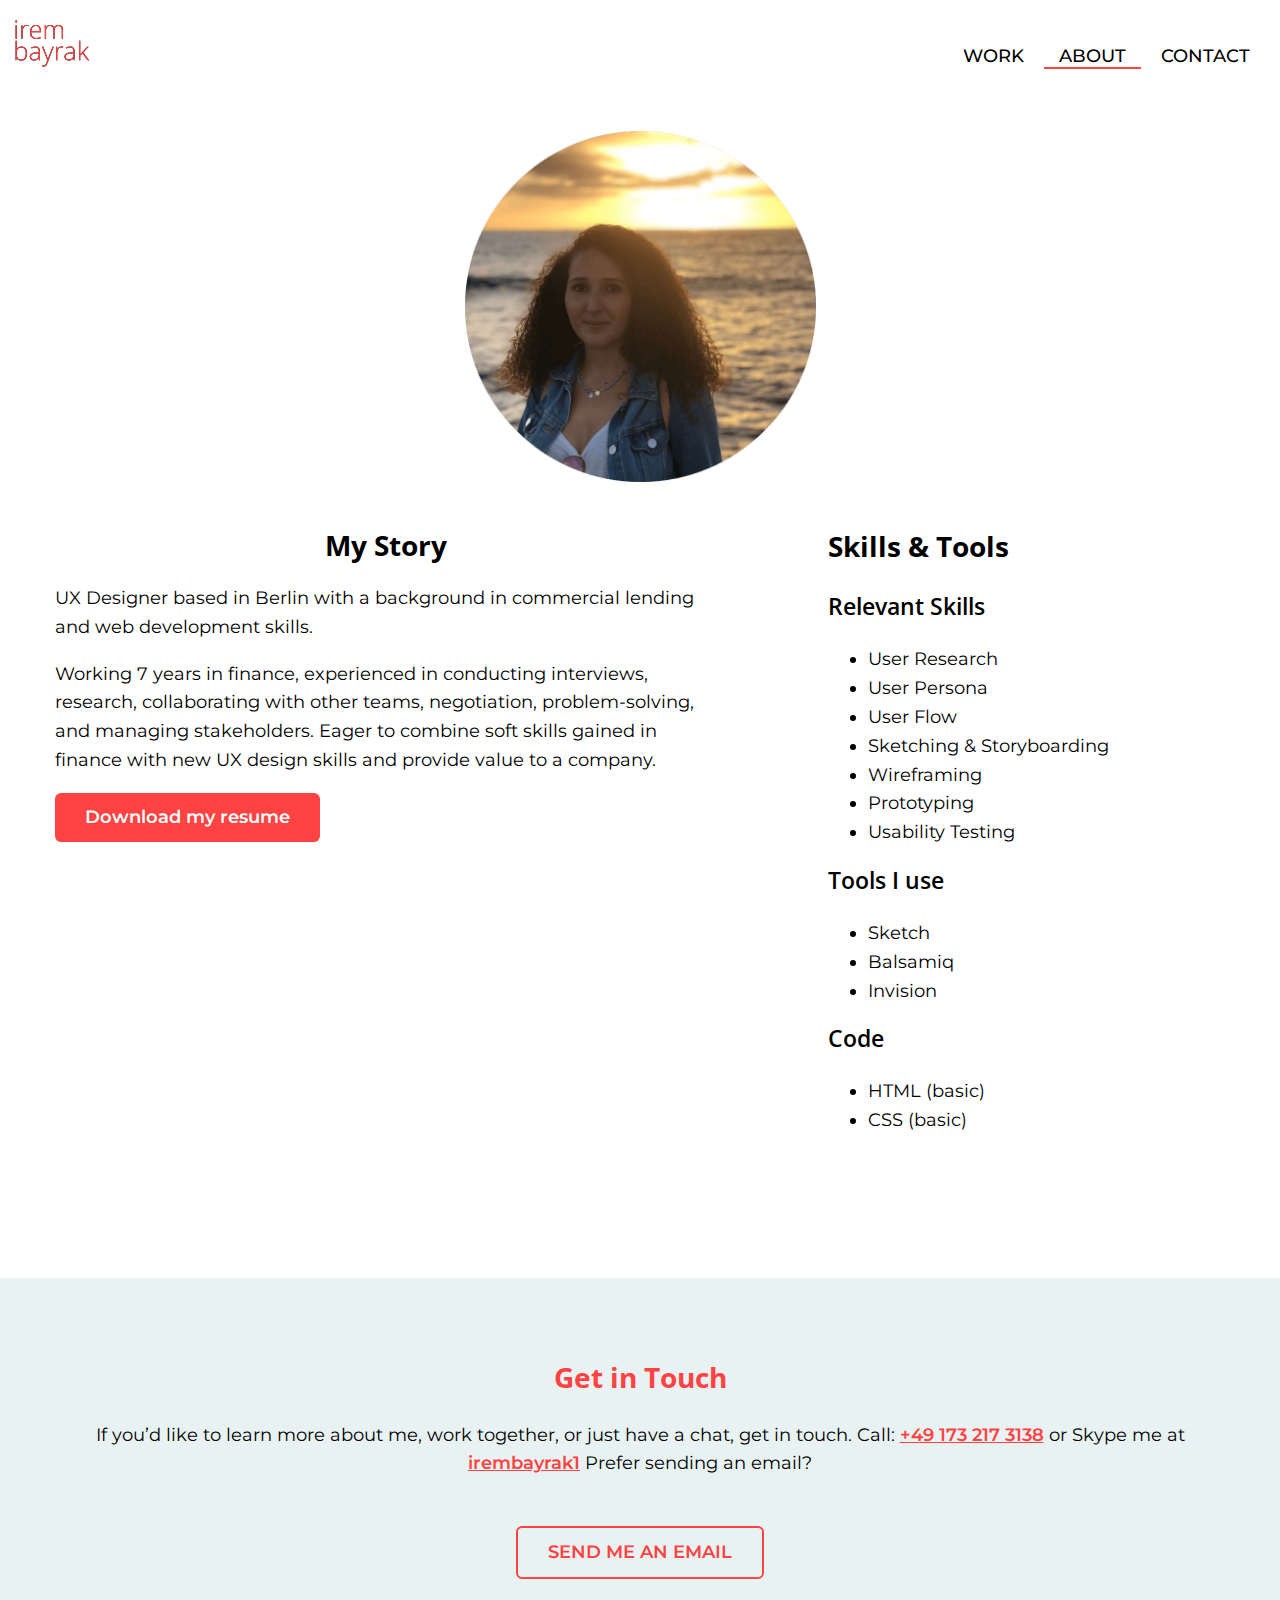
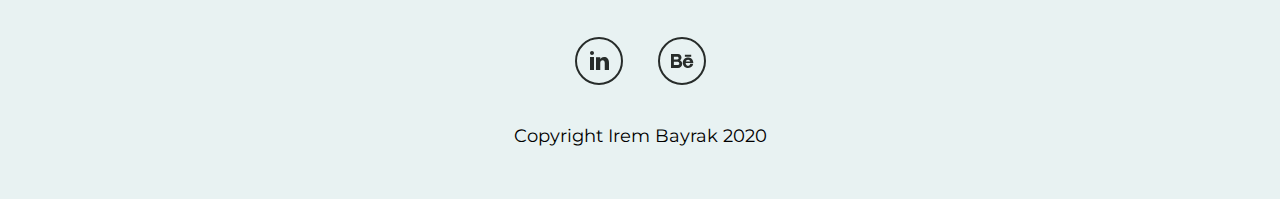
==== about.html @ a714c48d "cleaning code" ====
<!DOCTYPE html>
<html lang="en" dir="ltr">

<head>
  <meta charset="utf-8">
  <meta name="viewport" content="width=device-width, initial-scale=1">
  <title>About Irem Bayrak</title>
  <link rel="stylesheet" type="text/css" href="css/normalize.css">
  <link rel="stylesheet" type="text/css" href="css/style.css">
  <link href="https://fonts.googleapis.com/css2?family=Montserrat:wght@400;500;600;700&family=Open+Sans:wght@400;600;700&display=swap" rel="stylesheet">
</head>

<body id="about-page">
  <header id="about-navbar">
    <div class="container">
      <div class="navtoggle" id="myNavtoggle">
        <a href="index.html">
          <img class="logo" src="img/logo.svg" alt="Irem Bayrak">
        </a>
        <nav>
          <ul class="pullUp">
            <li><a href="index.html#work-section" onclick="menuToggle()">Work</a></li>
            <li><a href="about.html"  class="active">About</a></li>
            <li><a href="#contact" onclick="menuToggle()">Contact</a></li>
            <li class="hamburger" id="hamburger-1"><a href="javascript:void(0);" class="icon" onclick="menuToggle()">
                <span class="line"></span>
                <span class="line"></span>
                <span class="line"></span></a></li>
          </ul>
        </nav>
      </div>
    </div>
  </header>

  <main id="aboutmain">
    <div class="section">
      <div class="container">
        <img src="img/irembayrak.png" alt="My Image">
        <div class="row">
          <div class="col-md-6 col-lg-7 col-xl-8">
            <h1>My Story</h1>
            <p>UX Designer based in Berlin with a background in commercial lending and web development skills.</p>
            <p>Working 7 years in finance, experienced in conducting interviews, research, collaborating with other teams, negotiation, problem-solving, and managing stakeholders. Eager to combine soft skills gained in finance with new UX design
              skills and provide value to a company.</p>
            <div>
              <a href="files/cv.pdf" class="button cv" download>Download my resume</a>
            </div>
          </div>
          <div class="col-md-6 col-lg-5 col-xl-4">
            <h2>Skills & Tools</h2>
            <div class="row tools">
              <div class="column">
                <h3>Relevant Skills</h3>
                <ul>
                  <li>User Research</li>
                  <li>User Persona</li>
                  <li>User Flow</li>
                  <li>Sketching & Storyboarding</li>
                  <li>Wireframing</li>
                  <li>Prototyping</li>
                  <li>Usability Testing</li>
                </ul>
              </div>
              <div class="column">
                <h3>Tools I use</h3>
                <ul>
                  <li>Sketch</li>
                  <li>Balsamiq</li>
                  <li>Invision</li>
                </ul>
                <h3>Code</h3>
                <ul>
                  <li>HTML (basic)</li>
                  <li>CSS (basic)</li>
                </ul>
              </div>
            </div>
          </div>
        </div>
      </div>
    </div>
  </main>

  <footer id="contact">
    <div class="container">
      <h2>Get in Touch</h2>
    </div>
    <div class="section">
      <div class="container">
        <p>
          If you’d like to learn more about me, work together, or just have a chat, get in touch.
          Call: <a href="tel:+491732173138">+49 173 217 3138</a> or Skype me at <a href="skype:irembayrak1">irembayrak1</a> Prefer sending an email?
        </p>
      </div>
    </div>
    <div class="section">
      <div class="container">
        <a href="mailto:irembayrak1@gmail.com" class="button contact">Send me an email</a>
      </div>
    </div>
    <div class="section">
      <div class="container">
        <ul>
          <li class="smicon"> <a href="https://www.linkedin.com/in/irembayrak/" target="_blank">
          <img src="img/linkedin.svg" alt="linkedin">
            </a></li>
          <li class="smicon">
            <a href="https://www.behance.net/rembayrak" target="_blank">
              <img src="img/behance.svg" alt="behance">
            </a></li>
        </ul>
      </div>
    </div>
    <div>
      <p>Copyright Irem Bayrak 2020</p>
    </div>
  </footer>
  <script src="https://code.jquery.com/jquery-3.5.1.min.js" integrity="sha256-9/aliU8dGd2tb6OSsuzixeV4y/faTqgFtohetphbbj0=" crossorigin="anonymous"></script>
  <script src="js/scripts.js"></script>
</body>

</html>
---- css/style.css ----
/*
Colors used:
Logo-title (red): #FF4242;
Vocap project (light green): #F4FAD2;
Pati project (orange): #EE8761;
Footer (light blue): #E8F2F2;
*/
* {
  box-sizing: border-box;
}

body {
  background-color: #ffffff;
  font-family: 'Montserrat', sans-serif;
  font-size: 16px;
  /* Sets the font size to 16px */
  font-weight: 400;
  /* Sets the font weight to 300 */
  line-height: 1.6;
  /* Sets the line-height to 1.6 * the font-size */
  color: #000000;
}

h1, h2, h3, h4 {
  line-height: 1.4;
  font-family: 'Open Sans', sans-serif;
}

h1 {
  font-size: 1.5625em;
  font-weight: 700;
}

h2 {
  font-size: 1.25em;
  font-weight: 700;
}

h3 {
  font-size: 1.25em;
  font-weight: 600;
}

h4 {
  font-size: 1em;
  font-weight: 600;
}

b {
  font-weight: 600;
}

img {
  width: 100%;
}

a {
  color: #ff4242;
  font-weight: 600;
}

a:visited {
  color: #ff4242;
}

a:hover, a:focus {
  color: #D50D0D;
}

a:active {
  color: #ff4242;
}

.button {
  display: inline-block;
  background-color: #ff4242;
  color: #ffffff !important;
  font-weight: 600;
  padding: 10px 30px;
  border-radius: 6px;
  /* width of the border, type, color */
  transition: 0.2s opacity;
  text-decoration: none;
  width: 100%;
  text-align: center;
}

.button:hover {
  opacity: 0.8;
  /* Reduces the opacity of the button to 80% */
  color: #ffffff;
}

.button.contact {
  background-color: transparent;
  color: #ff4242 !important;
  text-transform: uppercase;
  border: 2px solid #ff4242;
  transition: 0.2s color;
  margin: 30px 0;
}

.button.contact:hover {
  background-color: #ff4242;
  color: #ffffff !important;
}

#about-navbar {
  background-color: white;
}

#pati-navbar {
  background-color: #ee8761;
}

#vocapp-navbar {
  background-color: #F4FAD2;
}

/* Layout styling */
.container {
  padding: 0 15px;
}

.row {
  margin: 25px 0;
  /* 25px top and bottom, 0 left and right */
}

#work .row {
  padding-bottom: 25px;
}

.logo {
  max-width: 75px;
}

header {
  padding: 10px 0 4px;
  position: fixed;
  width: 100%;
  background-color: #ffedbc;
}

header .container {
  max-width: 1440px;
}

#index .container {
  max-width: 1200px;
}

#aboutmain .container {
  max-width: 1200px;
}

footer .container {
  max-width: 1200px;
}

nav>ul {
  list-style-type: none;
  padding: 0;
}

nav>ul>li>a {
  padding: 0 15px;
  text-transform: uppercase;
  text-decoration: none;
  font-weight: 500;
  color: #000000;
  border-bottom: 2px solid transparent;
}

nav>ul>li>a:visited {
  color: #000000;
}

nav>ul>li>a.active {
  border-bottom: 2px solid #FF4242;
}

#hero h1 {
  padding: 0.67em 0;
  text-align: center;
  margin: 0;
}

#hero p {
  font-size: 1em;
  text-align: center;
  font-family: 'Montserrat', sans-serif;
}

#hero span {
  display: block;
}

.links {
  text-align: center;
}

#work h3 {
  color: #ff4242;
}

main {
  padding-top: 85px;
}

h1, h2 {
  margin-top: 50px;
}

h3 {
  margin-top: 10px;
}

footer {
  background-color: #E8F2F2;
  text-align: center;
  padding: 30px 0;
  margin-top: 100px;
}

footer h2 {
  color: #ff4242;
  margin-top: 50px;
  font-size: 1.5625em;
}

footer ul {
  list-style-type: none;
  padding: 10px;
}

footer ul>li {
  display: inline-block;
  padding: 0 15px;
}

#aboutmain h1 {
  text-align: center;
  margin: 0.67em 0;
}

#aboutmain h2 {
  text-align: left;
  margin: 0.67em 0;
  margin-top: 50px;
}

.patiimg1 {
  background-color: #ee8761;
}

.patiimg1 img {
  width: 70%;
  padding: 50px 0;
  display: block;
  margin-left: auto;
  margin-right: auto;
}

.patimain h1, .patimain h2 {
  color: #151c83;
  margin-bottom: 25px;
}

.patimain ul {
  padding-left: 20px;
}

.patimain li {
  margin: 0 0 15px 0;
}

.vocappmain h1, .vocappmain h2 {
  color: #491f9e;
}

.vocappmain h4 {
  color: #4c5773;
}

.vocappmain ul {
  padding-left: 20px;
}

.vocappmain li {
  margin: 0 0 15px 0;
}

.download {
  font-size: 0.875em;
  padding-top: 25px;
  margin-bottom: 50px;
}

.download a {
  color: #c1307f;
}

.column-tools span {
  display: block;
  font-size: 16px;
  text-align: center;
}

.column-tools ul {
  list-style-type: none;
  padding: 0px;
}

.column-tools ul>li {
  float: left;
  width: 50%;
  padding: 0 5px;
  text-align: center;
  margin: 0 0 30px;
  list-style-type: none;
}

.column-tools img {
  height: 50px;
  width: auto;
}

.vocappimage {
  background-color: #f4fad2
}

.competitors ul {
  list-style-type: none;
  padding: 0px;
}

.competitors ul>li {
  float: left;
  width: 33.333333%;
  padding: 10px;
  text-align: center;
  margin: 0 0 10px;
  list-style-type: none;
}

.competitors svg {
  height: 30px;
  width: auto;
}

.competitors img {
  max-width: 100px;
}

strong {
  /* design process sub headings, I gave strong instead of h4 etc. */
  padding-top: 40px;
  display: inline-block;
  /* I added this because padding-top overlapped with the p above the heading*/
}

.row::after, .competitors ul:after {
  content: "";
  clear: both;
  display: table;
}

.navtoggle li:not(:last-child) {
  display: none;
}

.navtoggle, .navtoggle.responsive {
  position: relative;
}

.navtoggle.responsive li {
  display: block;
}

.navtoggle li .icon {
  position: absolute;
  right: 0;
  top: 10px;
  font-size: 20px;
}

nav>ul {
  list-style-type: none;
  padding: 0;
}

.navtoggle.responsive nav {
  padding: 24px 0 0;
}

.navtoggle.responsive li {
  display: block;
  text-align: center;
  padding: 10px 0;
  border-top: 1px solid #d8d8d8;
}

.navtoggle.responsive li:last-child {
  padding: 0 0 10px;
}

.hamburger .line {
  width: 30px;
  height: 2px;
  background-color: #000;
  display: block;
  margin: 6px auto;
  -webkit-transition: all 0.3s ease-in-out;
  -o-transition: all 0.3s ease-in-out;
  transition: all 0.3s ease-in-out;
}

.hamburger:hover {
  cursor: pointer;
}

#hamburger-1.is-active .line:nth-child(2) {
  opacity: 0;
}

#hamburger-1.is-active .line:nth-child(1) {
  -webkit-transform: translateY(8px) rotate(45deg);
  -ms-transform: translateY(8px) rotate(45deg);
  -o-transform: translateY(8px) rotate(45deg);
  transform: translateY(8px) rotate(45deg);
}

#hamburger-1.is-active .line:nth-child(3) {
  -webkit-transform: translateY(-8px) rotate(-45deg);
  -ms-transform: translateY(-8px) rotate(-45deg);
  -o-transform: translateY(-8px) rotate(-45deg);
  transform: translateY(-8px) rotate(-45deg);
}

.userflowcont img {
  padding-top: 50px;
}

.patiimages {
  padding-top: 30px;
}

#userinterface {
  background-color: #e3e2e8;
  padding: 80px 0 50px 0;
  margin-top: 50px;
}

#userinterface h2 {
  margin: 20px 0 30px 0;
}

#whatispati {
  margin-top: 100px;
  padding: 50px 0;
  background-image: linear-gradient(to bottom, #0b1065, #151c83);
}

#whatispati h3 {
  color: #ffffff;
  padding-top: 30px;
}

#whatispati p {
  color: #e3e2e8;
  max-width: 500px;
}

#problem {
  background-color: #e3e2e8;
  padding: 10px 0 50px 0;
  margin-top: 100px;
}

.flow {
  margin-top: 30px;
}

#flow2 {
  padding-top: 50px;
}

.wireframes {
  margin-top: 50px;
  padding: 50px 0;
  background-image: linear-gradient(to bottom, #A7B0C0, #B7C0D0);
}

.morespace {
  margin-top: 50px;
}

.smicon:hover {
  transform: translateY(-4px);
  transition: 0.3s;
}

.prototype {
  text-align: center;
  background-color: #e3e2e8;
}

.button.prototype {
  color: #151c83 !important;
  transition: 0.1s color ease-in-out;
  padding: 10px 100px;
  margin-bottom: 50px;
  background-color: transparent;
  text-transform: uppercase;
  border: 2px solid #151c83;
}

.button.prototype:hover {
  background-color: #151c83;
  color: #ffffff !important;
}

.prototype {
  text-align: center;
  background-color: #e3e2e8;
}

.button.links {
  background-color: transparent;
  color: #ff4242 !important;
  border: 2px solid #ff4242;
  transition: 0.2s color;
  margin: 10px 20px 10px 0;
}

.button.links:hover {
  background-color: #ff4242;
  color: #ffffff !important;
}

#hero {
  padding: 10px 0;
  background-color: #ffefc2;
}

#hero span {
  display: block;
  margin-top: 20px;
  font-weight: 500;
}

#hero img {
  display: block;
  margin-left: auto;
  margin-right: auto;
  width: 50%;
  margin-top: 30px;
}

.projectsmainpage {
  border-radius: 15px;
}

.projectsmainpage:hover {
  opacity: 80%
}

#work h2 {
  margin-top: 151px;
}

.oval {
  background: #F9DBCF;
  margin: auto;
  width: 75px;
  height: 75px;
  border-radius: 50%;
  display: flex;
  align-items: center;
  justify-content: center;
}

.oval span {
  font-size: 24px;
  font-weight: 700;
  width: auto;
  display: block;
  font-family: 'Open Sans', sans-serif;
}

.userinsight-text span {
  font-family: 'Open Sans', sans-serif;
  font-size: 16px;
  color: #EE8761;
  font-weight: 700;
  display: flex;
  height: 75px;
  margin: auto;
  align-items: center;
  justify-content: center;
}

.userinsight .insight {
  float: left;
  width: 50%;
  text-align: center;
  list-style-type: none;
  margin: 0 0px;
}

.userinsight .proximity {
  width: 100%;
}

.userinsight {
  margin-top: 50px;
}

.userinsight .proximity {
  float: right;
}

.userinsight .margintop {
  margin-top: 40px;
}

.userinsight p {
  font-size: 14px;
  width: auto;
  margin: auto;
  margin-top: 10px;
  max-width: 200px;
}

/* ==============================
Medium devices (640px and larger)
================================= */
@media only screen and (min-width: 640px) {
  header {
    text-align: unset;
    padding: 20px 0 13px;
  }

  .userinsight .insight {
    float: left;
    width: 20%;
    text-align: center;
    list-style-type: none;
  }

  .userinsight {
    list-style-type: none;
    padding: 0px;
  }

  .userinsight p {
    font-size: 14px;
    max-width: 150px;
    margin: auto;
    margin-top: 10px;
  }

  .userinsight .margintop {
    margin-top: 0px;
  }

  .row::after, .userinsight:after {
    content: "";
    clear: both;
    display: table;
  }

  nav {
    width: auto;
    float: right;
    margin-top: 4px;
  }

  body {
    font-size: 18px;
  }

  .col-md-6 {
    width: 50%;
  }

  [class*="col-"] {
    float: left;
    padding-right: 20px;
  }

  .row::after {
    content: "";
    clear: both;
    display: table;
  }

  #about-page h3 {
    margin-top: 0;
  }

  #work h3 {
    margin-top: 0;
  }

  .column-tools ul>li {
    float: left;
    width: 16.66666%;
    padding: 0 10px;
    text-align: center;
    margin: 20px 0 30px 0;
    list-style-type: none;
  }

  #aboutmain img {
    display: block;
    margin-left: auto;
    margin-right: auto;
    width: 30%;
    margin-top: 30px;
  }

  #aboutmain h2 {
    padding-top: 0px;
    font-size: 1.5625em;
  }

  .row.tools {
    padding: 0 0 0 40px;
  }

  .button {
    padding: 10px 30px;
    width: auto;
  }

  nav>ul>li {
    display: inline-block;
  }

  nav li {
    position: relative;
  }

  .navtoggle li:not(:last-child) {
    display: inline-block;
  }

  .navtoggle li:last-child {
    display: none;
  }

  nav>ul {
    margin: 1em 0;
  }

  .competitors ul>li {
    float: left;
    width: 20%;
    padding: 10px;
    text-align: left;
    margin: 0 0 10px;
    list-style-type: none;
  }

  .vocappimages {
    max-width: 800px;
  }

  .patiimages {
    max-width: 800px;
  }

  ul.pullUp a:before {
    position: absolute;
    width: 100%;
    height: 0px;
    left: 0px;
    bottom: 0px;
    content: '';
    background: #ff4242;
    opacity: 70%;
    transition: all 0.3s;
  }

  ul.pullUp a:hover:before {
    opacity: 30%;
    height: 100%;
  }

  .navtoggle.responsive li {
    padding: 0;
    border: 0;
  }

  /*I added code below because when contact link is clicked, nav links slipped 24px below*/
  .navtoggle.responsive nav {
    padding: 0;
  }

  #hero img {
    width: 100%;
    margin-left: auto;
    margin-right: auto;
  }

  #hero {
    padding: 75px 0;
  }

  h1, h2 {
    margin-top: 100px;
  }

  h3 {
    margin-top: 50px;
  }

  #whatispati h3 {
    padding-left: 100px;
  }

  #whatispati p {
    padding-left: 100px;
  }

  #aboutmain h2 {
    margin: 20px 0 0 40px;
  }
}

/* ==============================
Large devices (1024px or larger)
================================= */
@media only screen and (min-width: 1024px) {
  main {
    padding-top: 101px;
  }

  .col-lg-7 {
    width: 58.333333%;
  }

  .col-lg-5 {
    width: 41.666666%;
  }

  .container {
    max-width: 960px;
    margin-left: auto;
    margin-right: auto;
  }

  div.col-md-6.col-lg-5 {
    padding-left: 50px;
  }
}

/* ==============================
X-large devices (1440px or larger)
================================= */
@media only screen and (min-width: 1440px) {
  .col-xl-8 {
    width: 66.66666%;
  }

  .col-xl-4 {
    width: 33.33333%;
  }
}
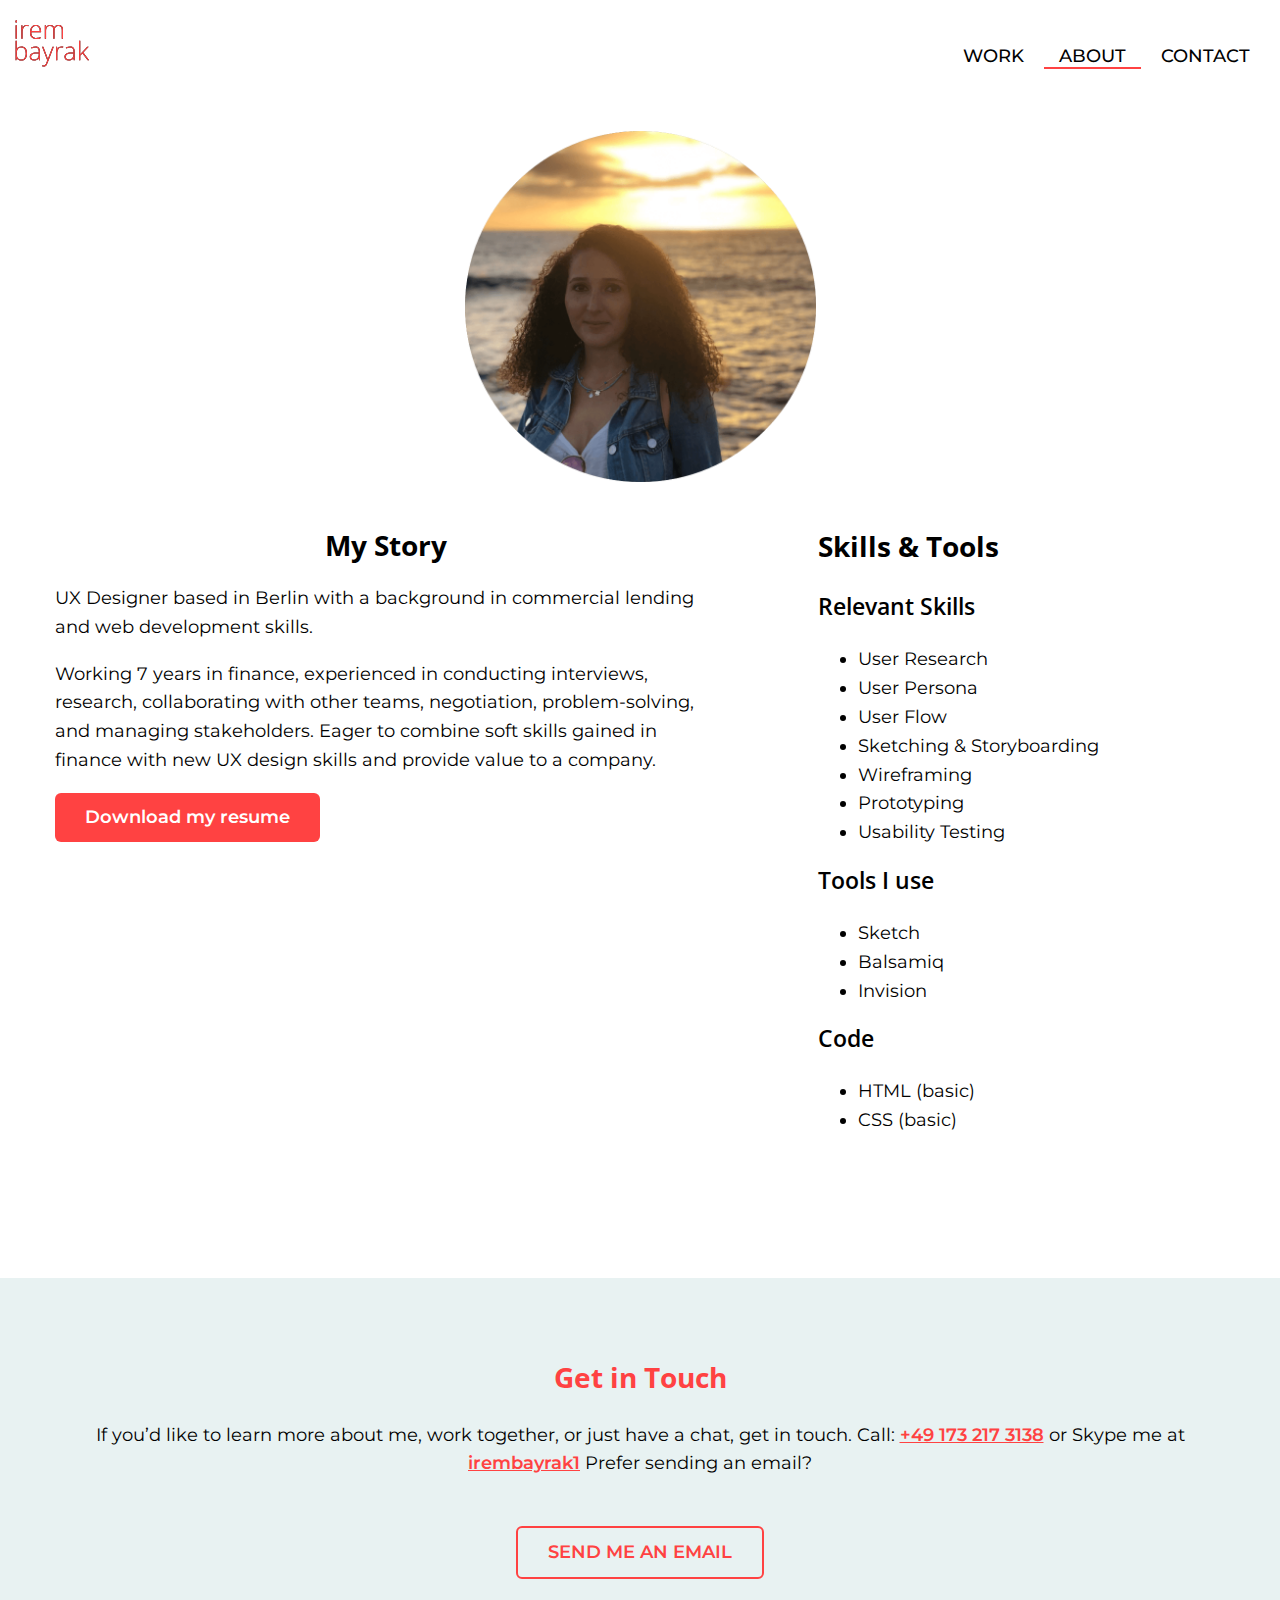
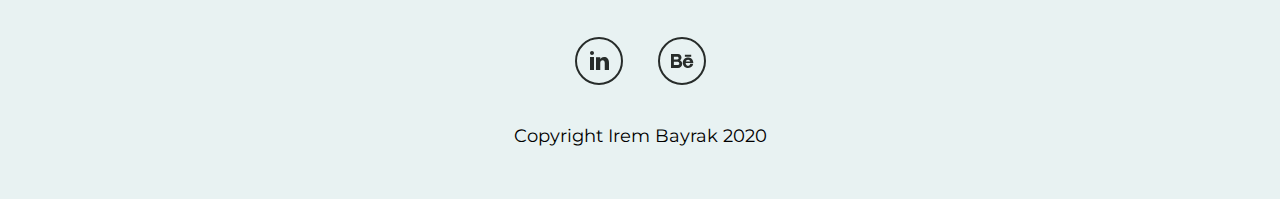
==== commit 03b456d1: "refine" ====
--- a/about.html
+++ b/about.html
@@ -43,10 +43,10 @@
             <p>Working 7 years in finance, experienced in conducting interviews, research, collaborating with other teams, negotiation, problem-solving, and managing stakeholders. Eager to combine soft skills gained in finance with new UX design
               skills and provide value to a company.</p>
             <div>
-              <a href="files/cv.pdf" class="button cv" download>Download my resume</a>
+              <a href="files/resume.pdf" class="button cv" download> Download my resume</a>
             </div>
           </div>
-          <div class="col-md-6 col-lg-5 col-xl-4">
+          <div class="col-md-6 col-lg-5 col-xl-4" id="skillstools">
             <h2>Skills & Tools</h2>
             <div class="row tools">
               <div class="column">
--- a/css/style.css
+++ b/css/style.css
@@ -64,7 +64,7 @@
 }
 
 a:hover, a:focus {
-  color: #D50D0D;
+  color: #d50d0d;
 }
 
 a:active {
@@ -87,8 +87,6 @@
 
 .button:hover {
   opacity: 0.8;
-  /* Reduces the opacity of the button to 80% */
-  color: #ffffff;
 }
 
 .button.contact {
@@ -139,7 +137,7 @@
   padding: 10px 0 4px;
   position: fixed;
   width: 100%;
-  background-color: #ffedbc;
+  background-color: #ffefc2;
 }
 
 header .container {
@@ -512,7 +510,6 @@
   padding: 10px 100px;
   margin-bottom: 50px;
   background-color: transparent;
-  text-transform: uppercase;
   border: 2px solid #151c83;
 }
 
@@ -567,11 +564,11 @@
 }
 
 #work h2 {
-  margin-top: 151px;
+  margin-top: 51px;
 }
 
 .oval {
-  background: #F9DBCF;
+  background: #C1307F;
   margin: auto;
   width: 75px;
   height: 75px;
@@ -583,7 +580,8 @@
 
 .oval span {
   font-size: 24px;
-  font-weight: 700;
+  font-weight: 600;
+  color: #ffffff;
   width: auto;
   display: block;
   font-family: 'Open Sans', sans-serif;
@@ -592,7 +590,7 @@
 .userinsight-text span {
   font-family: 'Open Sans', sans-serif;
   font-size: 16px;
-  color: #EE8761;
+  color: #C1307F;
   font-weight: 700;
   display: flex;
   height: 75px;
@@ -640,6 +638,10 @@
   header {
     text-align: unset;
     padding: 20px 0 13px;
+  }
+
+  #work h2 {
+    margin-top: 101px;
   }
 
   .userinsight .insight {
@@ -828,6 +830,10 @@
   #aboutmain h2 {
     margin: 20px 0 0 40px;
   }
+
+  #skillstools {
+    padding-left: 40px;
+  }
 }
 
 /* ==============================
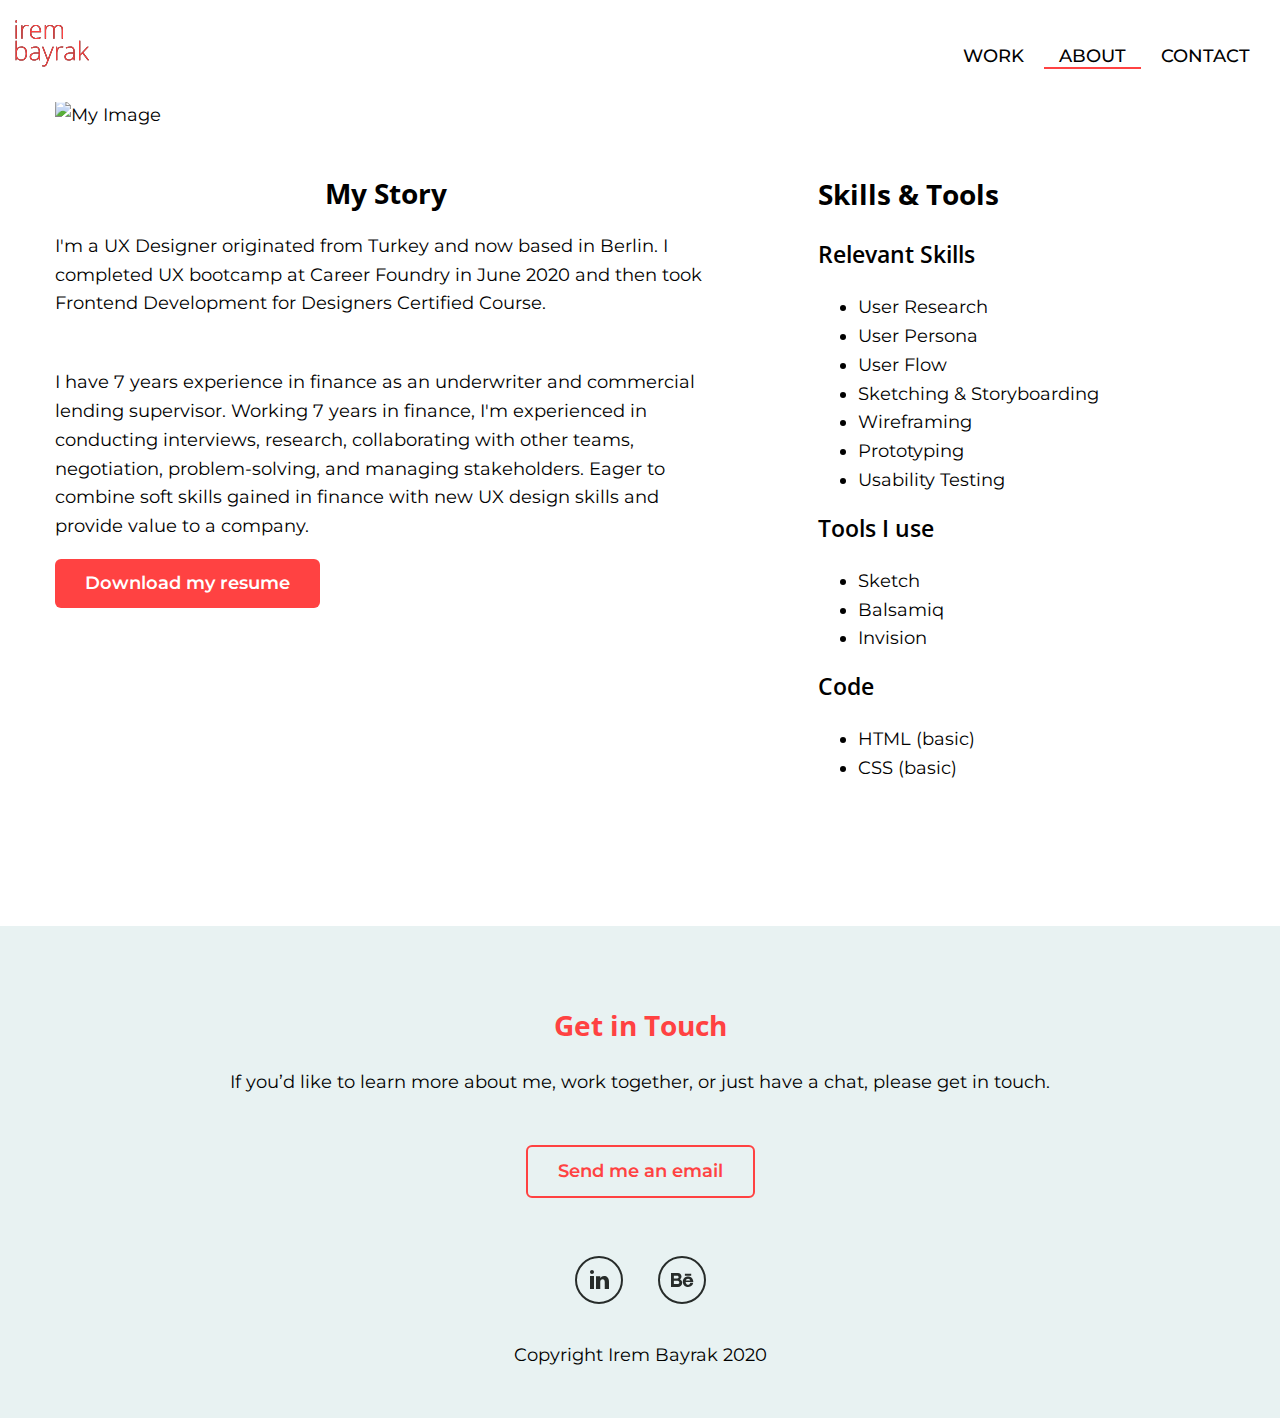
==== commit d5cef6d2: "refine" ====
--- a/about.html
+++ b/about.html
@@ -20,7 +20,7 @@
         <nav>
           <ul class="pullUp">
             <li><a href="index.html#work-section" onclick="menuToggle()">Work</a></li>
-            <li><a href="about.html"  class="active">About</a></li>
+            <li><a href="about.html" class="active">About</a></li>
             <li><a href="#contact" onclick="menuToggle()">Contact</a></li>
             <li class="hamburger" id="hamburger-1"><a href="javascript:void(0);" class="icon" onclick="menuToggle()">
                 <span class="line"></span>
@@ -33,14 +33,19 @@
   </header>
 
   <main id="aboutmain">
+    <div class="section" id="aboutimage">
+      <div class="container">
+        <img src="img/halfdome.png" alt="My Image">
+      </div>
+    </div>
     <div class="section">
       <div class="container">
-        <img src="img/irembayrak.png" alt="My Image">
         <div class="row">
           <div class="col-md-6 col-lg-7 col-xl-8">
             <h1>My Story</h1>
-            <p>UX Designer based in Berlin with a background in commercial lending and web development skills.</p>
-            <p>Working 7 years in finance, experienced in conducting interviews, research, collaborating with other teams, negotiation, problem-solving, and managing stakeholders. Eager to combine soft skills gained in finance with new UX design
+            <p>I'm a UX Designer originated from Turkey and now based in Berlin. I completed UX bootcamp at Career Foundry in June 2020 and then took Frontend Development for Designers Certified Course.</p>
+            <p class="morespace">I have 7 years experience in finance as an underwriter and commercial lending supervisor. Working 7 years in finance, I'm experienced in conducting interviews, research, collaborating with other teams, negotiation,
+              problem-solving, and managing stakeholders. Eager to combine soft skills gained in finance with new UX design
               skills and provide value to a company.</p>
             <div>
               <a href="files/resume.pdf" class="button cv" download> Download my resume</a>
@@ -88,8 +93,7 @@
     <div class="section">
       <div class="container">
         <p>
-          If you’d like to learn more about me, work together, or just have a chat, get in touch.
-          Call: <a href="tel:+491732173138">+49 173 217 3138</a> or Skype me at <a href="skype:irembayrak1">irembayrak1</a> Prefer sending an email?
+          If you’d like to learn more about me, work together, or just have a chat, please get in touch.
         </p>
       </div>
     </div>
@@ -102,7 +106,7 @@
       <div class="container">
         <ul>
           <li class="smicon"> <a href="https://www.linkedin.com/in/irembayrak/" target="_blank">
-          <img src="img/linkedin.svg" alt="linkedin">
+              <img src="img/linkedin.svg" alt="linkedin">
             </a></li>
           <li class="smicon">
             <a href="https://www.behance.net/rembayrak" target="_blank">
--- a/css/style.css
+++ b/css/style.css
@@ -92,7 +92,6 @@
 .button.contact {
   background-color: transparent;
   color: #ff4242 !important;
-  text-transform: uppercase;
   border: 2px solid #ff4242;
   transition: 0.2s color;
   margin: 30px 0;
@@ -145,6 +144,10 @@
 }
 
 #index .container {
+  max-width: 960px;
+}
+
+#hero .container {
   max-width: 1200px;
 }
 
@@ -253,7 +256,7 @@
 }
 
 .patiimg1 img {
-  width: 70%;
+  width: 90%;
   padding: 50px 0;
   display: block;
   margin-left: auto;
@@ -528,7 +531,7 @@
   color: #ff4242 !important;
   border: 2px solid #ff4242;
   transition: 0.2s color;
-  margin: 10px 20px 10px 0;
+  margin: 10px 10px 10px 0;
 }
 
 .button.links:hover {
@@ -552,7 +555,6 @@
   margin-left: auto;
   margin-right: auto;
   width: 50%;
-  margin-top: 30px;
 }
 
 .projectsmainpage {
@@ -609,14 +611,11 @@
 
 .userinsight .proximity {
   width: 100%;
+  float: right;
 }
 
 .userinsight {
   margin-top: 50px;
-}
-
-.userinsight .proximity {
-  float: right;
 }
 
 .userinsight .margintop {
@@ -719,13 +718,15 @@
     display: block;
     margin-left: auto;
     margin-right: auto;
-    width: 30%;
-    margin-top: 30px;
   }
 
   #aboutmain h2 {
     padding-top: 0px;
     font-size: 1.5625em;
+  }
+
+  #aboutimage .container {
+    max-width: 1200px;
   }
 
   .row.tools {
@@ -834,6 +835,14 @@
   #skillstools {
     padding-left: 40px;
   }
+
+  .button.links {
+    background-color: transparent;
+    color: #ff4242 !important;
+    border: 2px solid #ff4242;
+    transition: 0.2s color;
+    margin: 10px 20px 10px 0;
+  }
 }
 
 /* ==============================
@@ -853,7 +862,7 @@
   }
 
   .container {
-    max-width: 960px;
+    max-width: 840px;
     margin-left: auto;
     margin-right: auto;
   }
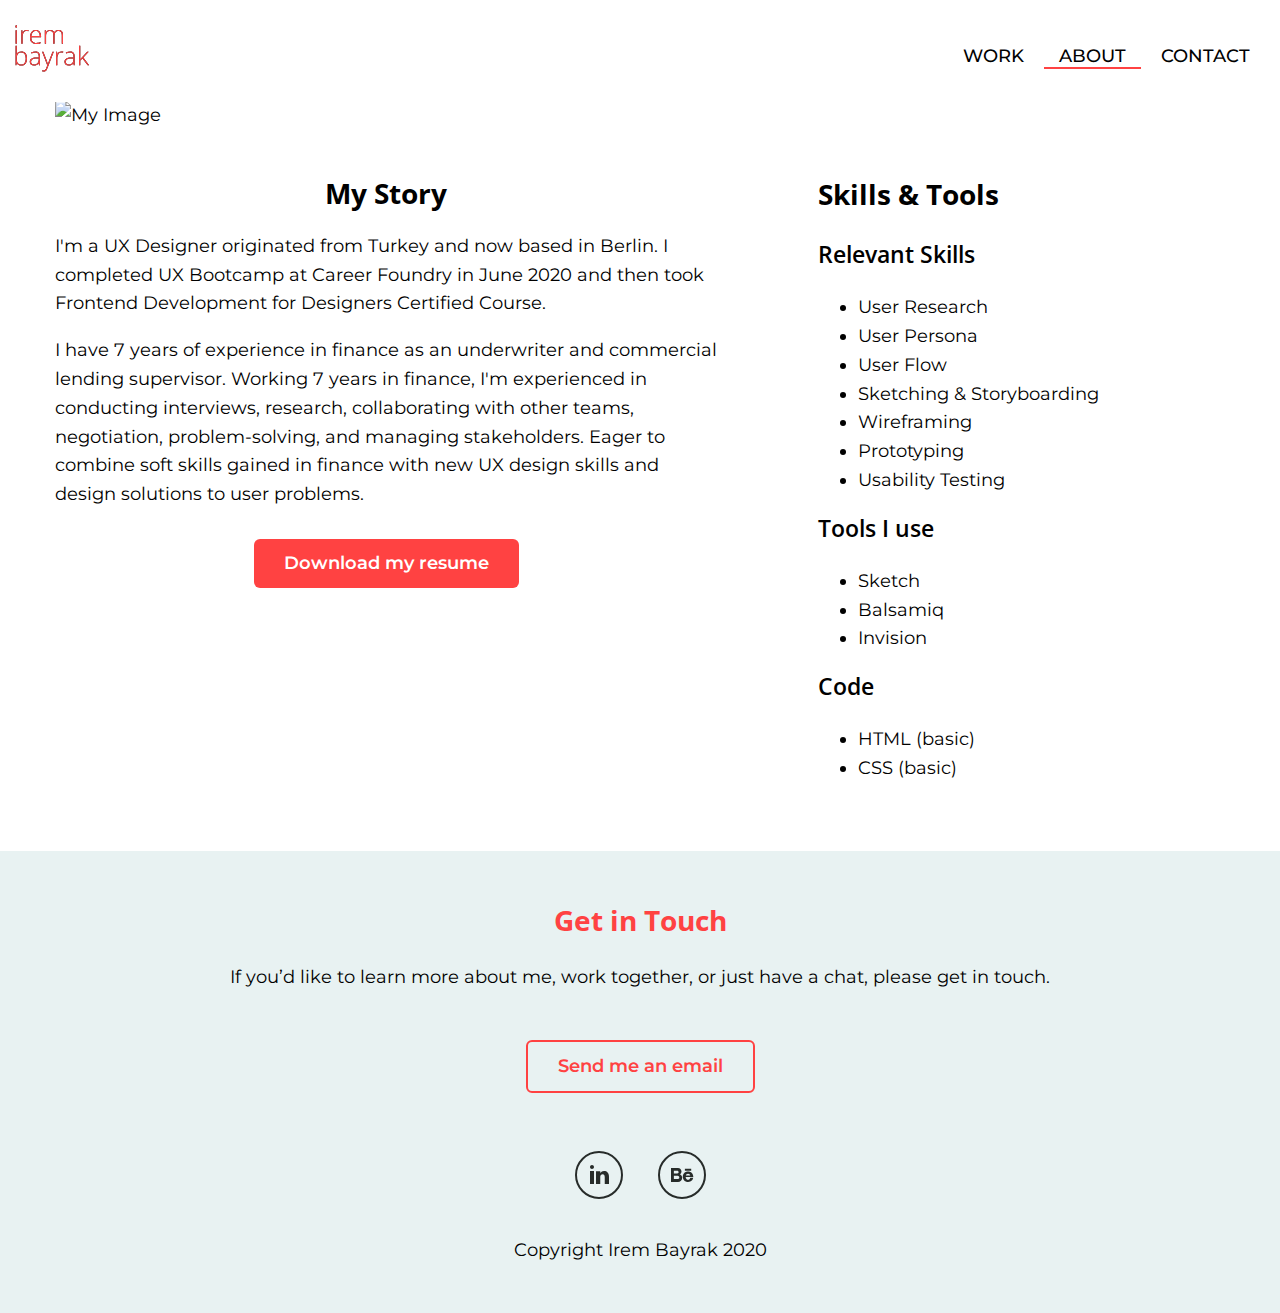
==== commit afdafab4: "refine" ====
--- a/about.html
+++ b/about.html
@@ -20,7 +20,7 @@
         <nav>
           <ul class="pullUp">
             <li><a href="index.html#work-section" onclick="menuToggle()">Work</a></li>
-            <li><a href="about.html" class="active">About</a></li>
+            <li id="active-mobile"><a href="about.html" class="active">About</a></li>
             <li><a href="#contact" onclick="menuToggle()">Contact</a></li>
             <li class="hamburger" id="hamburger-1"><a href="javascript:void(0);" class="icon" onclick="menuToggle()">
                 <span class="line"></span>
@@ -43,12 +43,10 @@
         <div class="row">
           <div class="col-md-6 col-lg-7 col-xl-8">
             <h1>My Story</h1>
-            <p>I'm a UX Designer originated from Turkey and now based in Berlin. I completed UX bootcamp at Career Foundry in June 2020 and then took Frontend Development for Designers Certified Course.</p>
-            <p class="morespace">I have 7 years experience in finance as an underwriter and commercial lending supervisor. Working 7 years in finance, I'm experienced in conducting interviews, research, collaborating with other teams, negotiation,
-              problem-solving, and managing stakeholders. Eager to combine soft skills gained in finance with new UX design
-              skills and provide value to a company.</p>
-            <div>
-              <a href="files/resume.pdf" class="button cv" download> Download my resume</a>
+            <p>I'm a UX Designer originated from Turkey and now based in Berlin. I completed UX Bootcamp at Career Foundry in June 2020 and then took Frontend Development for Designers Certified Course.</p>
+            <p>I have 7 years of experience in finance as an underwriter and commercial lending supervisor. Working 7 years in finance, I'm experienced in conducting interviews, research, collaborating with other teams, negotiation, problem-solving, and managing stakeholders. Eager to combine soft skills gained in finance with new UX design skills and design solutions to user problems.</p>
+            <div id="buttoncv">
+              <a href="files/resume.pdf" class="button" download> Download my resume</a>
             </div>
           </div>
           <div class="col-md-6 col-lg-5 col-xl-4" id="skillstools">
--- a/css/style.css
+++ b/css/style.css
@@ -128,8 +128,14 @@
   padding-bottom: 25px;
 }
 
+#userresearch .row {
+  margin: 0;
+  /* 25px top and bottom, 0 left and right */
+}
+
 .logo {
-  max-width: 75px;
+  max-width: 60px;
+  margin-top: 5px;
 }
 
 header {
@@ -165,7 +171,6 @@
 }
 
 nav>ul>li>a {
-  padding: 0 15px;
   text-transform: uppercase;
   text-decoration: none;
   font-weight: 500;
@@ -177,8 +182,8 @@
   color: #000000;
 }
 
-nav>ul>li>a.active {
-  border-bottom: 2px solid #FF4242;
+#active-mobile {
+  background-color: rgba(255, 66, 66, 0.5);
 }
 
 #hero h1 {
@@ -202,11 +207,12 @@
 }
 
 #work h3 {
-  color: #ff4242;
+  color: #000000;
+  margin-bottom: 10px;
 }
 
 main {
-  padding-top: 85px;
+  padding-top: 64px;
 }
 
 h1, h2 {
@@ -221,12 +227,11 @@
   background-color: #E8F2F2;
   text-align: center;
   padding: 30px 0;
-  margin-top: 100px;
 }
 
 footer h2 {
   color: #ff4242;
-  margin-top: 50px;
+  margin-top: 0px;
   font-size: 1.5625em;
 }
 
@@ -389,6 +394,7 @@
 nav>ul {
   list-style-type: none;
   padding: 0;
+  margin: 0;
 }
 
 .navtoggle.responsive nav {
@@ -449,7 +455,7 @@
 
 #userinterface {
   background-color: #e3e2e8;
-  padding: 80px 0 50px 0;
+  padding: 30px 0 50px 0;
   margin-top: 50px;
 }
 
@@ -477,6 +483,10 @@
   background-color: #e3e2e8;
   padding: 10px 0 50px 0;
   margin-top: 100px;
+}
+
+#problem h2 {
+  margin-top: 68px;
 }
 
 .flow {
@@ -526,6 +536,12 @@
   background-color: #e3e2e8;
 }
 
+#buttoncv {
+  text-align: center;
+  margin: auto;
+  margin-top: 30px;
+}
+
 .button.links {
   background-color: transparent;
   color: #ff4242 !important;
@@ -540,7 +556,7 @@
 }
 
 #hero {
-  padding: 10px 0;
+  padding: 10px 0 0 0;
   background-color: #ffefc2;
 }
 
@@ -570,7 +586,7 @@
 }
 
 .oval {
-  background: #C1307F;
+  background: #F9DBCF;
   margin: auto;
   width: 75px;
   height: 75px;
@@ -583,7 +599,7 @@
 .oval span {
   font-size: 24px;
   font-weight: 600;
-  color: #ffffff;
+  color: #000000;
   width: auto;
   display: block;
   font-family: 'Open Sans', sans-serif;
@@ -591,8 +607,8 @@
 
 .userinsight-text span {
   font-family: 'Open Sans', sans-serif;
-  font-size: 16px;
-  color: #C1307F;
+  font-size: 18px;
+  color: #EE8761;
   font-weight: 700;
   display: flex;
   height: 75px;
@@ -603,37 +619,50 @@
 
 .userinsight .insight {
   float: left;
-  width: 50%;
+  width: 100%;
   text-align: center;
   list-style-type: none;
-  margin: 0 0px;
-}
-
-.userinsight .proximity {
-  width: 100%;
-  float: right;
+}
+
+.insight {
+  padding: 20px 0;
+  margin-bottom: 10px;
+  border: 2px solid;
+  border-color: white;
+  border-radius: 10px;
+  -webkit-box-shadow: 0px 4px 12px -2px rgba(210, 210, 212, 1);
+  -moz-box-shadow: 0px 4px 12px -2px rgba(210, 210, 212, 1);
+  box-shadow: 0px 4px 12px -2px rgba(210, 210, 212, 1);
 }
 
 .userinsight {
   margin-top: 50px;
 }
 
-.userinsight .margintop {
-  margin-top: 40px;
-}
-
 .userinsight p {
-  font-size: 14px;
   width: auto;
   margin: auto;
-  margin-top: 10px;
-  max-width: 200px;
+  margin-top: 20px;
+  max-width: 250px;
 }
 
 /* ==============================
 Medium devices (640px and larger)
 ================================= */
 @media only screen and (min-width: 640px) {
+  .userinsight p {
+    width: auto;
+    margin: auto;
+    margin-top: 10px;
+    max-width: 200px;
+  }
+
+  .insight {
+    padding: 20px 0;
+    -webkit-box-shadow: none;
+    border: 0;
+  }
+
   header {
     text-align: unset;
     padding: 20px 0 13px;
@@ -643,27 +672,11 @@
     margin-top: 101px;
   }
 
-  .userinsight .insight {
-    float: left;
-    width: 20%;
-    text-align: center;
-    list-style-type: none;
-  }
-
-  .userinsight {
-    list-style-type: none;
-    padding: 0px;
-  }
-
   .userinsight p {
-    font-size: 14px;
-    max-width: 150px;
+    font-size: 16px;
+    max-width: 200px;
     margin: auto;
-    margin-top: 10px;
-  }
-
-  .userinsight .margintop {
-    margin-top: 0px;
+    margin-top: 20px;
   }
 
   .row::after, .userinsight:after {
@@ -725,6 +738,12 @@
     font-size: 1.5625em;
   }
 
+  #userinterface {
+    background-color: #e3e2e8;
+    padding: 80px 0 50px 0;
+    margin-top: 50px;
+  }
+
   #aboutimage .container {
     max-width: 1200px;
   }
@@ -774,6 +793,7 @@
   .patiimages {
     max-width: 800px;
   }
+
 
   ul.pullUp a:before {
     position: absolute;
@@ -843,6 +863,38 @@
     transition: 0.2s color;
     margin: 10px 20px 10px 0;
   }
+
+  footer h2 {
+    margin-top: 20px;
+  }
+
+  .logo {
+    max-width: 75px;
+  }
+
+  nav>ul>li>a.active {
+    border-bottom: 2px solid #FF4242;
+  }
+
+  #active-mobile {
+    background-color: white;
+  }
+
+  nav>ul>li>a {
+    padding: 0 15px;
+  }
+
+  .userinsight .insight {
+    float: left;
+    width: 33%;
+    text-align: center;
+  }
+
+  #secondrow .insight {
+    float: left;
+    width: 50%;
+  }
+
 }
 
 /* ==============================
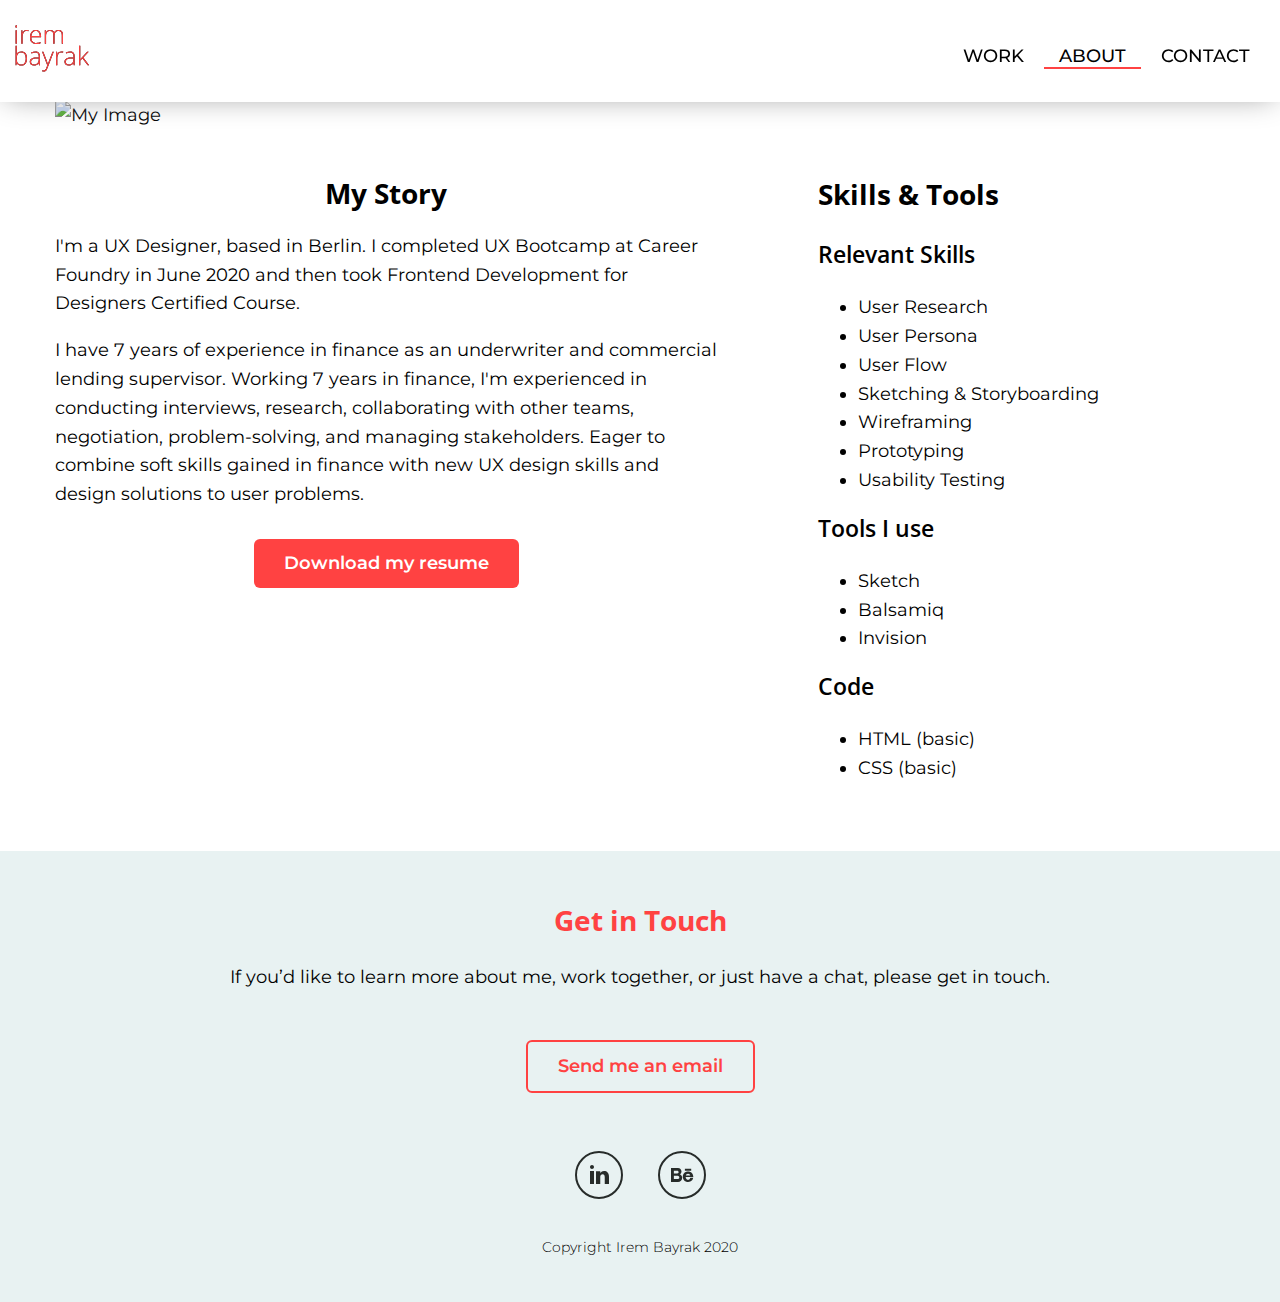
==== commit cadb3973: "ll" ====
--- a/about.html
+++ b/about.html
@@ -7,21 +7,21 @@
   <title>About Irem Bayrak</title>
   <link rel="stylesheet" type="text/css" href="css/normalize.css">
   <link rel="stylesheet" type="text/css" href="css/style.css">
-  <link href="https://fonts.googleapis.com/css2?family=Montserrat:wght@400;500;600;700&family=Open+Sans:wght@400;600;700&display=swap" rel="stylesheet">
+  <link href="https://fonts.googleapis.com/css2?family=Montserrat:wght@300;400;500;600;700&family=Open+Sans:wght@300;400;600;700&display=swap" rel="stylesheet">
 </head>
 
 <body id="about-page">
-  <header id="about-navbar">
+  <header id="navbar">
     <div class="container">
       <div class="navtoggle" id="myNavtoggle">
         <a href="index.html">
-          <img class="logo" src="img/logo.svg" alt="Irem Bayrak">
+          <img id="logo" src="img/logo.svg" alt="Irem Bayrak">
         </a>
         <nav>
-          <ul class="pullUp">
-            <li><a href="index.html#work-section" onclick="menuToggle()">Work</a></li>
-            <li id="active-mobile"><a href="about.html" class="active">About</a></li>
-            <li><a href="#contact" onclick="menuToggle()">Contact</a></li>
+          <ul class="pullUp" id="shrink">
+            <li class="reverse"><a href="index.html#work-section" id="menuindex" onclick="menuToggle()">Work</a></li>
+            <li id="active-mobile"><a href="about.html" id="menuabout" class="active">About</a></li>
+            <li class="reverse"><a href="#contact" id="menucontact" onclick="menuToggle()">Contact</a></li>
             <li class="hamburger" id="hamburger-1"><a href="javascript:void(0);" class="icon" onclick="menuToggle()">
                 <span class="line"></span>
                 <span class="line"></span>
@@ -43,7 +43,7 @@
         <div class="row">
           <div class="col-md-6 col-lg-7 col-xl-8">
             <h1>My Story</h1>
-            <p>I'm a UX Designer originated from Turkey and now based in Berlin. I completed UX Bootcamp at Career Foundry in June 2020 and then took Frontend Development for Designers Certified Course.</p>
+            <p>I'm a UX Designer, based in Berlin. I completed UX Bootcamp at Career Foundry in June 2020 and then took Frontend Development for Designers Certified Course.</p>
             <p>I have 7 years of experience in finance as an underwriter and commercial lending supervisor. Working 7 years in finance, I'm experienced in conducting interviews, research, collaborating with other teams, negotiation, problem-solving, and managing stakeholders. Eager to combine soft skills gained in finance with new UX design skills and design solutions to user problems.</p>
             <div id="buttoncv">
               <a href="files/resume.pdf" class="button" download> Download my resume</a>
@@ -107,14 +107,14 @@
               <img src="img/linkedin.svg" alt="linkedin">
             </a></li>
           <li class="smicon">
-            <a href="https://www.behance.net/rembayrak" target="_blank">
+            <a href="https://www.behance.net/irembayrak" target="_blank">
               <img src="img/behance.svg" alt="behance">
             </a></li>
         </ul>
       </div>
     </div>
     <div>
-      <p>Copyright Irem Bayrak 2020</p>
+      <p class="copyright">Copyright Irem Bayrak 2020</p>
     </div>
   </footer>
   <script src="https://code.jquery.com/jquery-3.5.1.min.js" integrity="sha256-9/aliU8dGd2tb6OSsuzixeV4y/faTqgFtohetphbbj0=" crossorigin="anonymous"></script>
--- a/css/style.css
+++ b/css/style.css
@@ -102,18 +102,6 @@
   color: #ffffff !important;
 }
 
-#about-navbar {
-  background-color: white;
-}
-
-#pati-navbar {
-  background-color: #ee8761;
-}
-
-#vocapp-navbar {
-  background-color: #F4FAD2;
-}
-
 /* Layout styling */
 .container {
   padding: 0 15px;
@@ -133,16 +121,19 @@
   /* 25px top and bottom, 0 left and right */
 }
 
-.logo {
+#logo {
   max-width: 60px;
   margin-top: 5px;
+  transition: 0.5s;
 }
 
 header {
   padding: 10px 0 4px;
   position: fixed;
+  transition: 0.2s;
   width: 100%;
-  background-color: #ffefc2;
+  background: white;
+box-shadow: 0px 0px 30px -6px rgba(148, 148, 148, 1);
 }
 
 header .container {
@@ -176,6 +167,7 @@
   font-weight: 500;
   color: #000000;
   border-bottom: 2px solid transparent;
+  transition: 0.2s;
 }
 
 nav>ul>li>a:visited {
@@ -254,6 +246,11 @@
   text-align: left;
   margin: 0.67em 0;
   margin-top: 50px;
+}
+
+.copyright {
+  font-weight: 300;
+  font-size: 14px;
 }
 
 .patiimg1 {
@@ -443,6 +440,24 @@
   -ms-transform: translateY(-8px) rotate(-45deg);
   -o-transform: translateY(-8px) rotate(-45deg);
   transform: translateY(-8px) rotate(-45deg);
+}
+
+#hamburger-1.reverse-animate .line:nth-child(2) {
+  opacity: 1;
+}
+
+#hamburger-1.reverse-animate .line:nth-child(1) {
+  -webkit-transform: translateY(-8px) rotate(-45deg);
+  -ms-transform: translateY(-8px) rotate(-45deg);
+  -o-transform: translateY(-8px) rotate(-45deg);
+  transform: translateY(-8px) rotate(-45deg);
+}
+
+#hamburger-1.reverse-animate .line:nth-child(3) {
+  -webkit-transform: translateY(8px) rotate(45deg);
+  -ms-transform: translateY(8px) rotate(45deg);
+  -o-transform: translateY(8px) rotate(45deg);
+  transform: translateY(8px) rotate(45deg);
 }
 
 .userflowcont img {
@@ -646,10 +661,202 @@
   max-width: 250px;
 }
 
+.websiteimage {
+  background: #2d4059;
+}
+
+.websiteimage img {
+  padding: 50px 0 30px 0;
+}
+
+.website-main h1, .website-main h2, .website-main h3 {
+  color: #ea5455;
+}
+
+.website-main p, .website-main li {
+  color: #2d4059;
+}
+
+.website-main h3 {
+  margin-top: 50px;
+  font-size: 18px;
+}
+
+.design {
+  max-width: 400px;
+  margin-top: 20px;
+}
+
+.designcont {
+  text-align: center;
+}
+
+.websitegoals {
+  max-width: 100px;
+}
+
+.negativemargin {
+  margin-left: 0px;
+}
+
+.toppadding {
+  padding-top: 10px;
+}
+
+.websiteimages {
+  margin-top: 30px;
+}
+
+#usabilitytest {
+  background: #f6f0ed;
+  margin-top: 50px;
+  padding: 10px 0 50px 0;
+}
+
+#usabilitytest h2 {
+  color: #2d4059;
+}
+
+#usabilitytest h3 {
+  color: #2d4059;
+  margin-top: 0;
+}
+
+.testoverview {
+  margin: 50px 0 75px 0;
+}
+
+.listspace {
+  margin-top: 20px;
+}
+
+.website-main strong {
+  color: #ea5455;
+}
+
+#reiteration strong {
+  color: #EA5455;
+  font-weight: 500;
+  font-size: 16px;
+}
+
+#reiteration img {
+  margin-bottom: 50px;
+}
+
+#reiteration {
+  text-align: center;
+}
+
+#website-conclusion {
+  background: #2D4059;
+  padding: 100px 0;
+}
+
+#website-conclusion h2 {
+  margin-top: 0;
+  margin-bottom: 50px;
+  color: #DECDC3;
+}
+
+#website-conclusion p {
+  color: #fffefe;
+}
+
+#website-body {
+  background: #fffefe;
+}
+
+.row::after, .testoverview:after {
+  content: "";
+  clear: both;
+  display: table;
+}
+
+.testoverview p {
+  width: auto;
+  margin: auto;
+  margin-top: 10px;
+  max-width: 200px;
+  color: #ea5455;
+}
+
+.testoverview .overview {
+  float: left;
+  width: 50%;
+  text-align: center;
+  padding: 0 20px;
+}
+
+.testoverview img {
+  max-width: 100px;
+}
+
+#browser-icon {
+  float: left;
+  width: 100%;
+  margin-top: 50px;
+}
+
+.row::after, .goalrow:after {
+  content: "";
+  clear: both;
+  display: table;
+}
+
+.thegoals {
+  float: left;
+  text-align: center;
+  width: 100%;
+}
+
+.thegoals img {
+  max-width: 75px;
+}
+
+.thegoals p {
+  margin-top: 0px;
+}
+
+#index h3 {
+  margin: 0;
+}
+
 /* ==============================
 Medium devices (640px and larger)
 ================================= */
 @media only screen and (min-width: 640px) {
+  #website-conclusion {
+    padding: 50px 0;
+    margin-top: 100px;
+  }
+
+  .thegoals p {
+    margin-left: -120px;
+    margin-top: 20px;
+  }
+
+  .testoverview .overview {
+    float: left;
+    width: 33%;
+  }
+
+  #browser-icon {
+    float: left;
+    width: 33%;
+    margin: 0;
+  }
+
+  .thegoals img {
+    max-width: 50%;
+  }
+
+  .thegoals {
+    float: left;
+    text-align: left;
+    width: 100%;
+  }
+
   .userinsight p {
     width: auto;
     margin: auto;
@@ -793,7 +1000,6 @@
   .patiimages {
     max-width: 800px;
   }
-
 
   ul.pullUp a:before {
     position: absolute;
@@ -868,7 +1074,7 @@
     margin-top: 20px;
   }
 
-  .logo {
+  #logo {
     max-width: 75px;
   }
 
@@ -895,6 +1101,13 @@
     width: 50%;
   }
 
+  .col-lg-8 {
+    width: 66.66666%;
+  }
+
+  .col-lg-4 {
+    width: 33.33333%;
+  }
 }
 
 /* ==============================
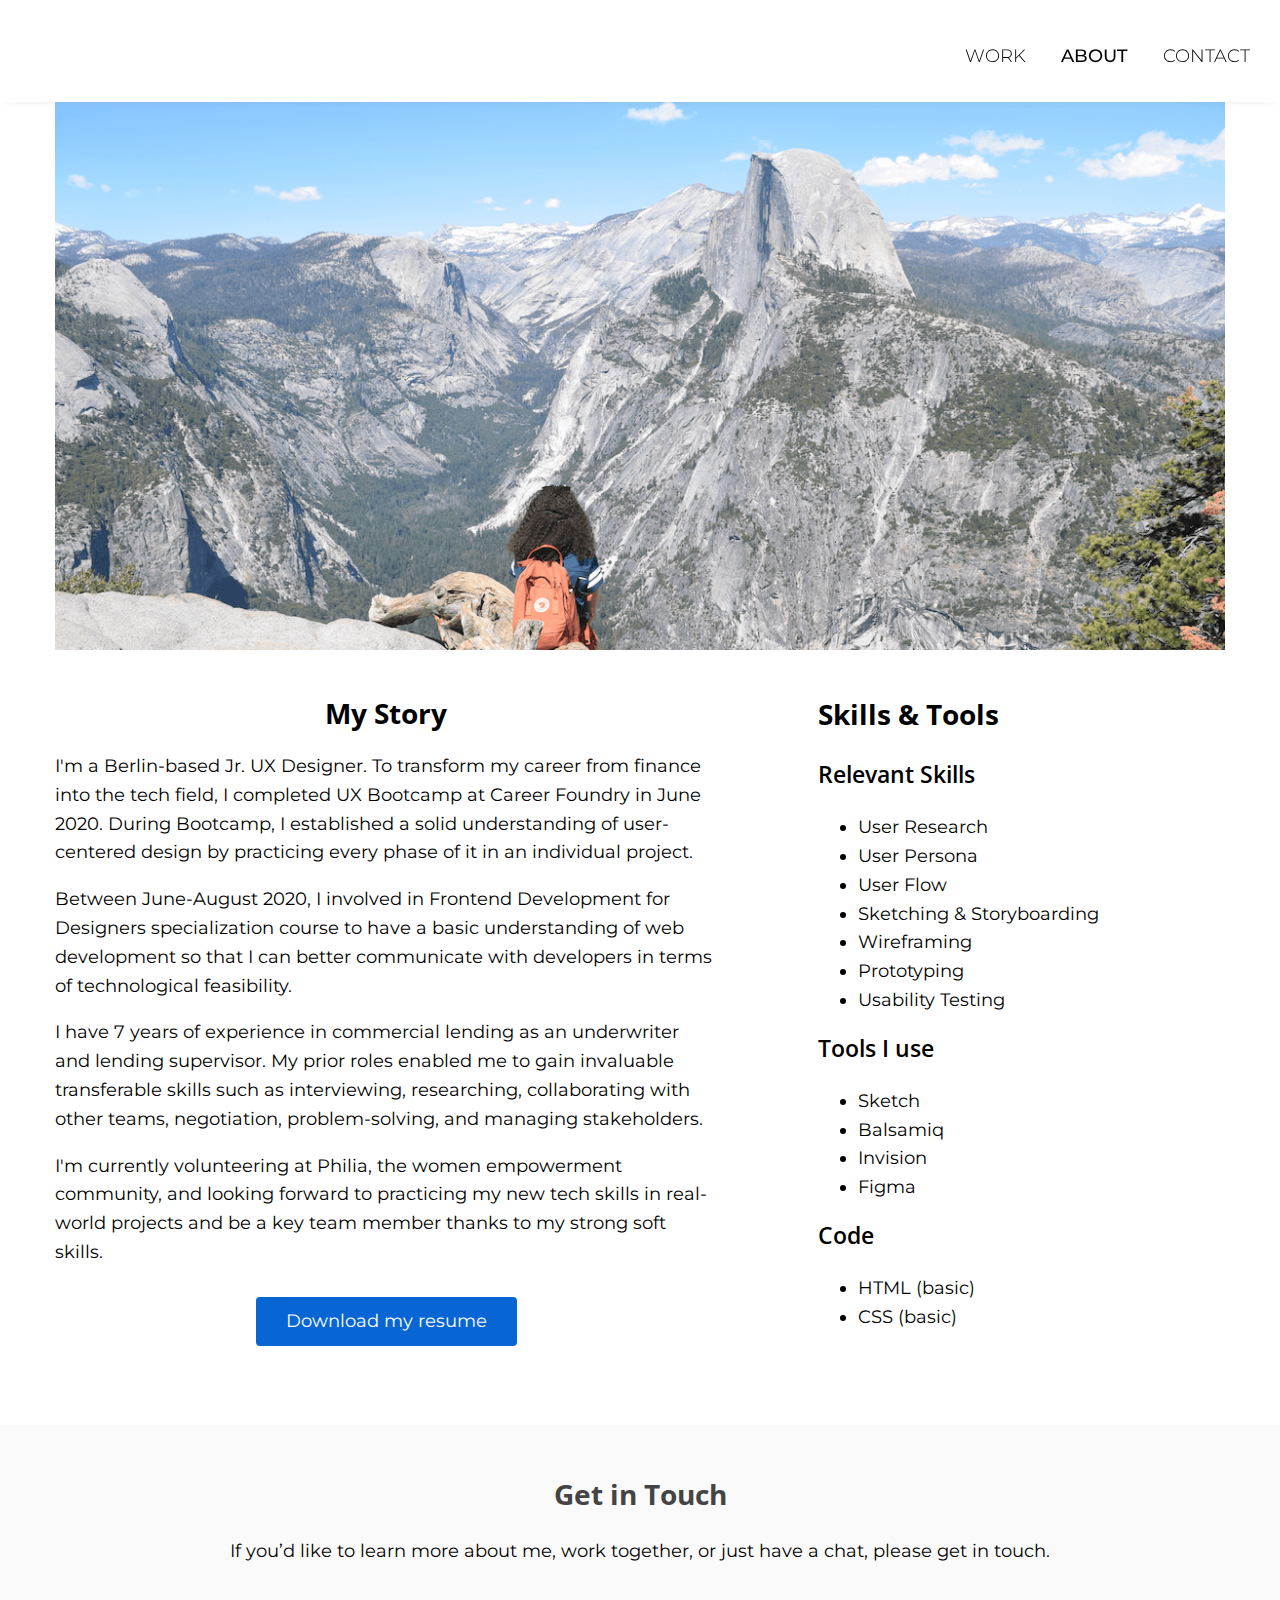
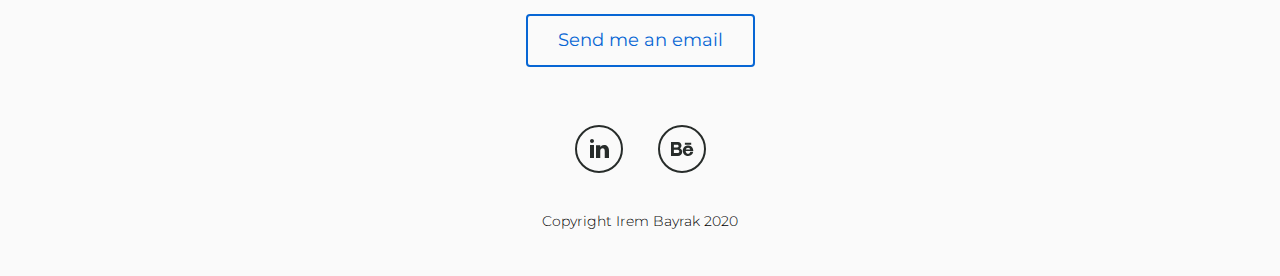
==== commit efe0d831: "new website" ====
--- a/about.html
+++ b/about.html
@@ -14,9 +14,6 @@
   <header id="navbar">
     <div class="container">
       <div class="navtoggle" id="myNavtoggle">
-        <a href="index.html">
-          <img id="logo" src="img/logo.svg" alt="Irem Bayrak">
-        </a>
         <nav>
           <ul class="pullUp" id="shrink">
             <li class="reverse"><a href="index.html#work-section" id="menuindex" onclick="menuToggle()">Work</a></li>
@@ -43,8 +40,10 @@
         <div class="row">
           <div class="col-md-6 col-lg-7 col-xl-8">
             <h1>My Story</h1>
-            <p>I'm a UX Designer, based in Berlin. I completed UX Bootcamp at Career Foundry in June 2020 and then took Frontend Development for Designers Certified Course.</p>
-            <p>I have 7 years of experience in finance as an underwriter and commercial lending supervisor. Working 7 years in finance, I'm experienced in conducting interviews, research, collaborating with other teams, negotiation, problem-solving, and managing stakeholders. Eager to combine soft skills gained in finance with new UX design skills and design solutions to user problems.</p>
+            <p>I'm a Berlin-based Jr. UX Designer. To transform my career from finance into the tech field, I completed UX Bootcamp at Career Foundry in June 2020. During Bootcamp, I established a solid understanding of user-centered design by practicing every phase of it in an individual project.</p>
+<p>Between June-August 2020, I involved in Frontend Development for Designers specialization course to have a basic understanding of web development so that I can better communicate with developers in terms of technological feasibility.</p>
+            <p>I have 7 years of experience in commercial lending as an underwriter and lending supervisor. My prior roles enabled me to gain invaluable transferable skills such as interviewing, researching, collaborating with other teams, negotiation, problem-solving, and managing stakeholders.</p>
+<p>I'm currently volunteering at Philia, the women empowerment community, and looking forward to practicing my new tech skills in real-world projects and be a key team member thanks to my strong soft skills.</p>
             <div id="buttoncv">
               <a href="files/resume.pdf" class="button" download> Download my resume</a>
             </div>
@@ -70,6 +69,7 @@
                   <li>Sketch</li>
                   <li>Balsamiq</li>
                   <li>Invision</li>
+                    <li>Figma</li>
                 </ul>
                 <h3>Code</h3>
                 <ul>
--- a/css/style.css
+++ b/css/style.css
@@ -55,29 +55,33 @@
 }
 
 a {
-  color: #ff4242;
+  color: #ffffff;
   font-weight: 600;
 }
 
 a:visited {
-  color: #ff4242;
+  color: #ffffff;
 }
 
 a:hover, a:focus {
-  color: #d50d0d;
+  color: #fffff;
+}
+
+.button:hover, .button:focus {
+  background-color: #0766D4;
+  color: #ffffff;
 }
 
 a:active {
-  color: #ff4242;
+  color: #000000;
 }
 
 .button {
   display: inline-block;
-  background-color: #ff4242;
-  color: #ffffff !important;
-  font-weight: 600;
+background-color: #0766D4;
+  font-weight: 400;
   padding: 10px 30px;
-  border-radius: 6px;
+  border-radius: 4px;
   /* width of the border, type, color */
   transition: 0.2s opacity;
   text-decoration: none;
@@ -91,14 +95,14 @@
 
 .button.contact {
   background-color: transparent;
-  color: #ff4242 !important;
-  border: 2px solid #ff4242;
+  color: #0766D4 !important;
+  border: 2px solid #0766D4;
   transition: 0.2s color;
   margin: 30px 0;
 }
 
 .button.contact:hover {
-  background-color: #ff4242;
+  background-color: #0766D4;
   color: #ffffff !important;
 }
 
@@ -133,7 +137,7 @@
   transition: 0.2s;
   width: 100%;
   background: white;
-box-shadow: 0px 0px 30px -6px rgba(148, 148, 148, 1);
+  box-shadow: 0px 0px 10px -6px rgba(148, 148, 148, 1);
 }
 
 header .container {
@@ -145,7 +149,7 @@
 }
 
 #hero .container {
-  max-width: 1200px;
+  max-width: 900px;
 }
 
 #aboutmain .container {
@@ -164,7 +168,7 @@
 nav>ul>li>a {
   text-transform: uppercase;
   text-decoration: none;
-  font-weight: 500;
+  font-weight: 300;
   color: #000000;
   border-bottom: 2px solid transparent;
   transition: 0.2s;
@@ -180,13 +184,13 @@
 
 #hero h1 {
   padding: 0.67em 0;
-  text-align: center;
+  text-align: left;
   margin: 0;
 }
 
 #hero p {
   font-size: 1em;
-  text-align: center;
+  text-align: left;
   font-family: 'Montserrat', sans-serif;
 }
 
@@ -216,13 +220,14 @@
 }
 
 footer {
-  background-color: #E8F2F2;
+  background-color: #fafafa;
   text-align: center;
   padding: 30px 0;
+  margin-top: 50px;
 }
 
 footer h2 {
-  color: #ff4242;
+  color: #444444;
   margin-top: 0px;
   font-size: 1.5625em;
 }
@@ -254,7 +259,7 @@
 }
 
 .patiimg1 {
-  background-color: #ee8761;
+  background-color: #D4D372;
 }
 
 .patiimg1 img {
@@ -572,7 +577,11 @@
 
 #hero {
   padding: 10px 0 0 0;
-  background-color: #ffefc2;
+  background-color: #fafafa;
+  background-repeat: no-repeat;
+background-attachment: fixed;
+background-position: center;
+ background-size: cover;
 }
 
 #hero span {
@@ -585,11 +594,11 @@
   display: block;
   margin-left: auto;
   margin-right: auto;
-  width: 50%;
+  width: 30%;
 }
 
 .projectsmainpage {
-  border-radius: 15px;
+  border-radius:4px;
 }
 
 .projectsmainpage:hover {
@@ -645,9 +654,7 @@
   border: 2px solid;
   border-color: white;
   border-radius: 10px;
-  -webkit-box-shadow: 0px 4px 12px -2px rgba(210, 210, 212, 1);
-  -moz-box-shadow: 0px 4px 12px -2px rgba(210, 210, 212, 1);
-  box-shadow: 0px 4px 12px -2px rgba(210, 210, 212, 1);
+  box-shadow: 0 4px 3px 0px rgba(145,145,145,0.1);
 }
 
 .userinsight {
@@ -771,6 +778,24 @@
   content: "";
   clear: both;
   display: table;
+}
+
+.website-row:after{
+  content: "";
+  clear: both;
+  display: table;
+}
+
+.videotopmargin{
+  margin-top:85px;
+}
+
+.videotopmargin2{
+  margin-top:50px;
+}
+
+.morespace-section {
+  margin-top: 25px;
 }
 
 .testoverview p {
@@ -831,6 +856,10 @@
     margin-top: 100px;
   }
 
+  .morespace-section {
+    margin-top: 75px;
+  }
+
   .thegoals p {
     margin-left: -120px;
     margin-top: 20px;
@@ -876,7 +905,7 @@
   }
 
   #work h2 {
-    margin-top: 101px;
+    margin-top: 51px;
   }
 
   .userinsight p {
@@ -938,11 +967,15 @@
     display: block;
     margin-left: auto;
     margin-right: auto;
-  }
+      }
 
   #aboutmain h2 {
     padding-top: 0px;
     font-size: 1.5625em;
+  }
+
+  #aboutmain .container {
+  max-width: 1200px;
   }
 
   #userinterface {
@@ -1003,19 +1036,19 @@
 
   ul.pullUp a:before {
     position: absolute;
-    width: 100%;
-    height: 0px;
+    width: 0%;
+    height: 80%;
     left: 0px;
     bottom: 0px;
     content: '';
-    background: #ff4242;
+    background: #C8F449;
+    opacity: 20%;
+    transition: all 0.3s;
+  }
+
+  ul.pullUp a:hover:before {
     opacity: 70%;
-    transition: all 0.3s;
-  }
-
-  ul.pullUp a:hover:before {
-    opacity: 30%;
-    height: 100%;
+    width: 100%;
   }
 
   .navtoggle.responsive li {
@@ -1029,13 +1062,13 @@
   }
 
   #hero img {
-    width: 100%;
-    margin-left: auto;
+    width: 40%;
+    margin-left: 150px;
     margin-right: auto;
   }
 
   #hero {
-    padding: 75px 0;
+    padding: 50px 0;
   }
 
   h1, h2 {
@@ -1079,7 +1112,7 @@
   }
 
   nav>ul>li>a.active {
-    border-bottom: 2px solid #FF4242;
+      font-weight: 500;
   }
 
   #active-mobile {
@@ -1106,6 +1139,14 @@
   }
 
   .col-lg-4 {
+    width: 33.33333%;
+  }
+
+  .col-md-8 {
+    width: 66.66666%;
+  }
+
+  .col-md-4 {
     width: 33.33333%;
   }
 }
